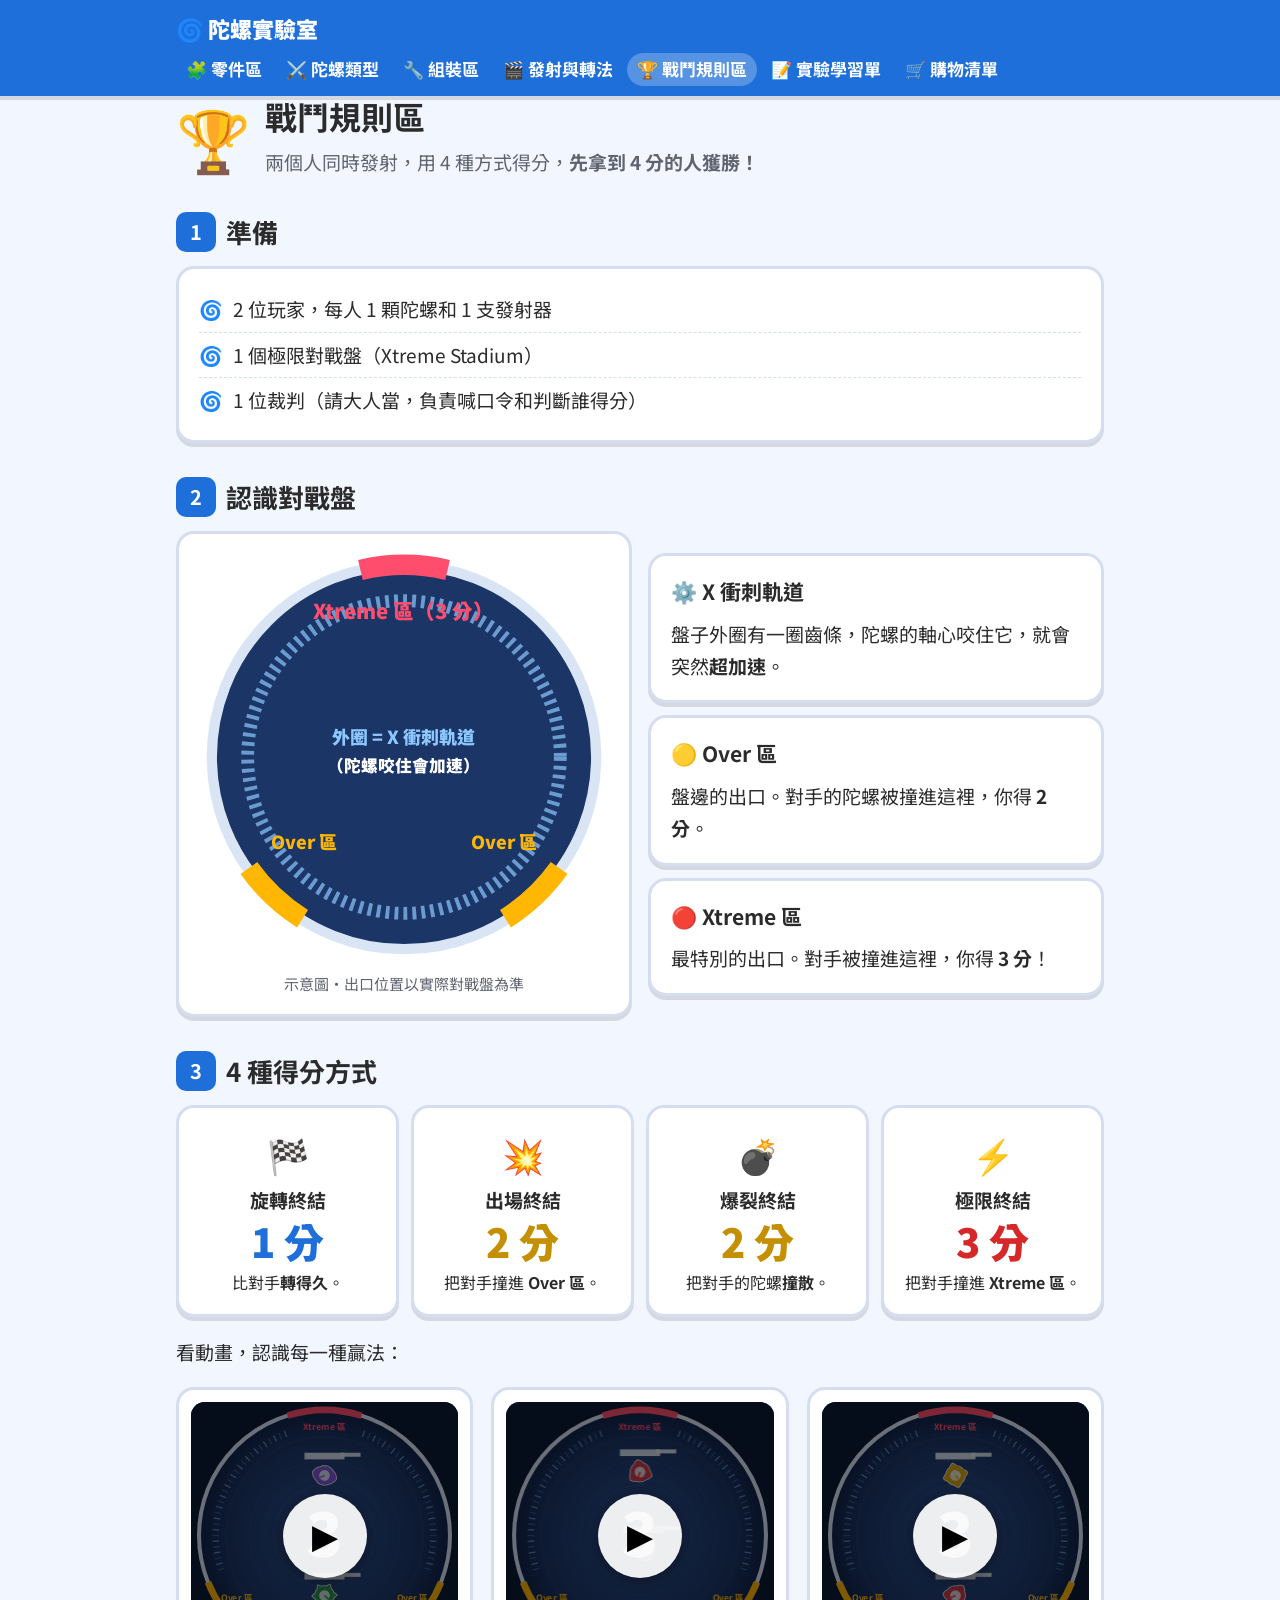
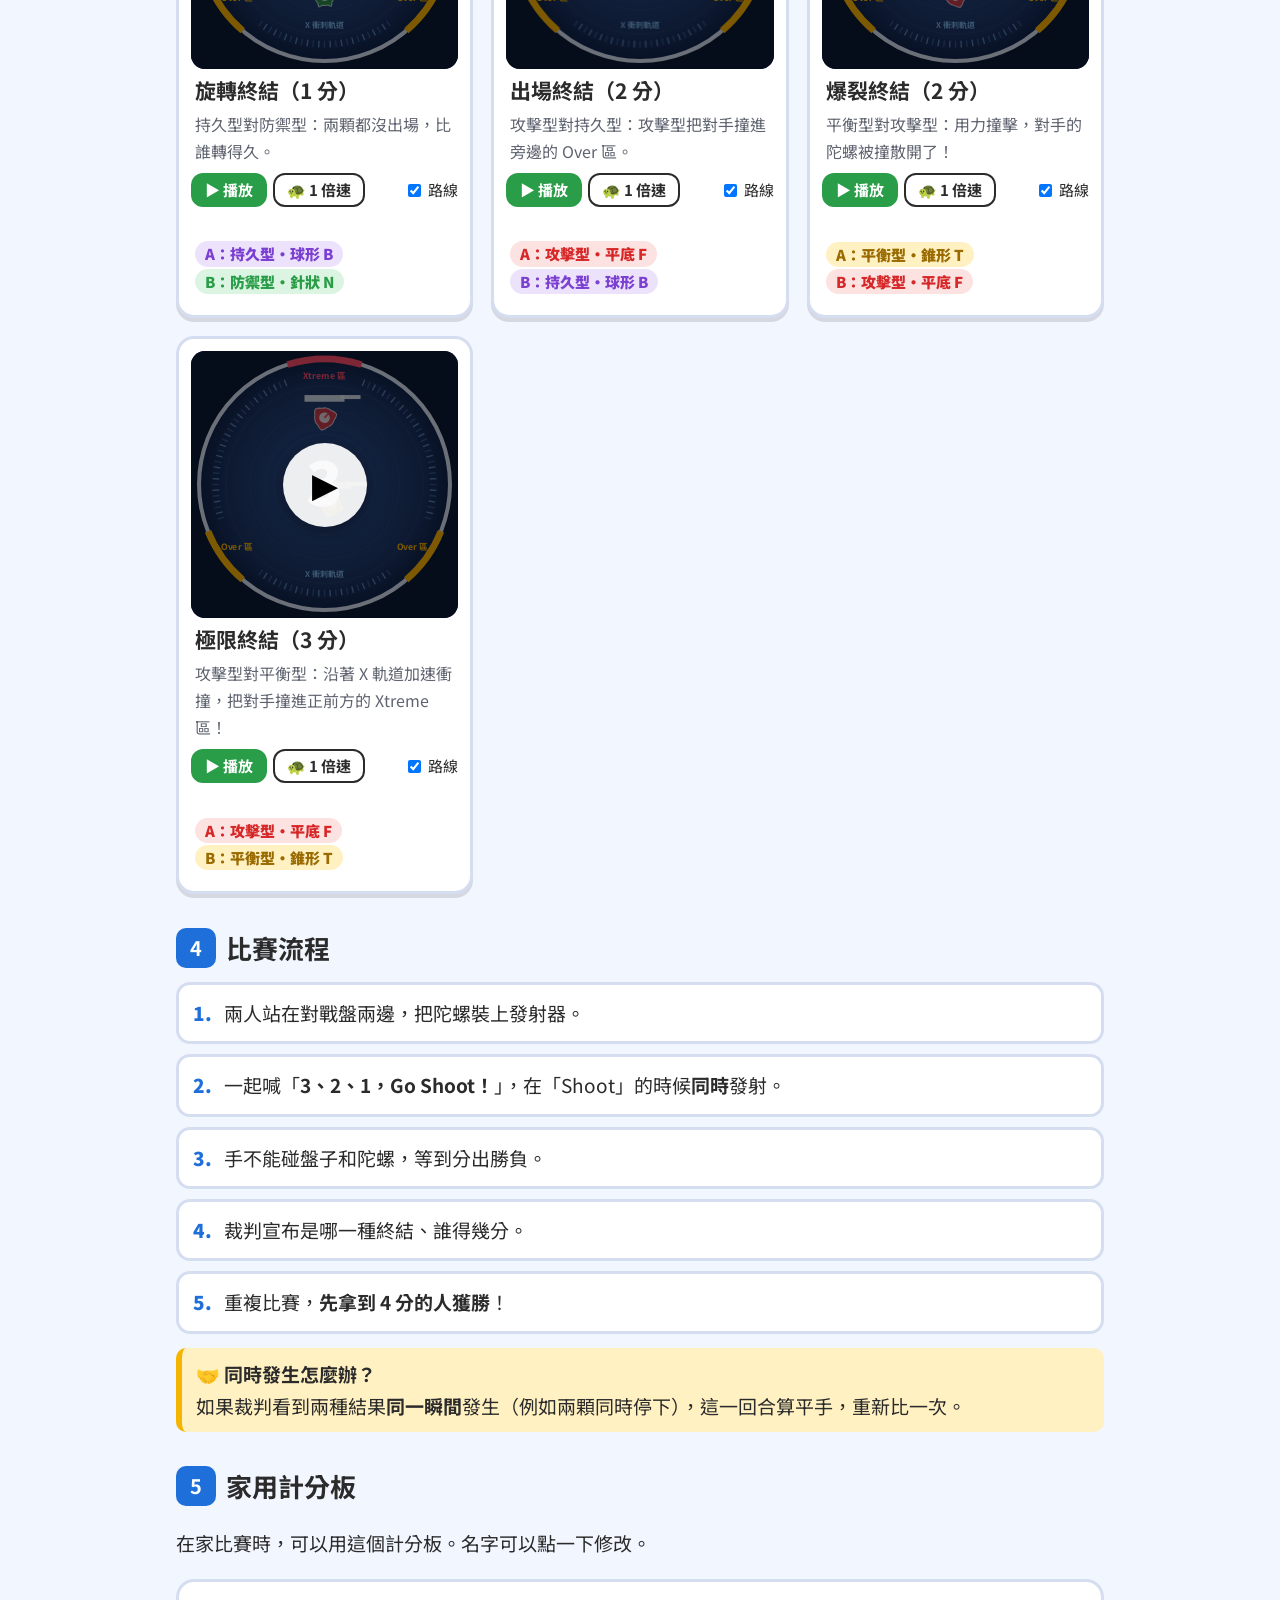
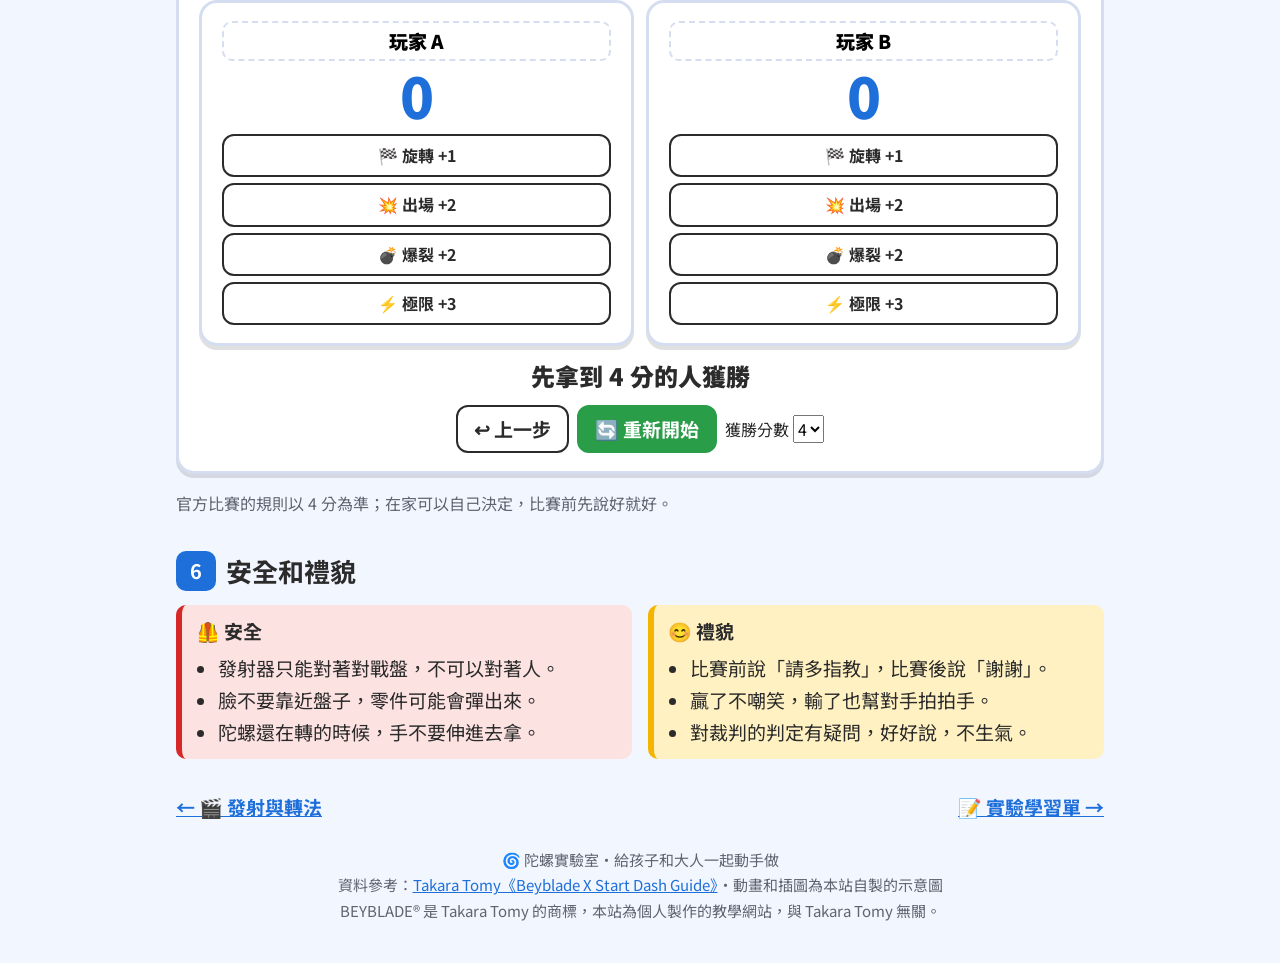
==== battle.html @ 34fe2859 "改版成有目錄的陀螺入門網站：零件、類型、組裝、轉法動畫、戰鬥規則、購物清單 - 首頁目錄和共用導覽（site.js、style.css） - demo.js：俯視對戰盤的動畫，示範四種軸心、發射方式、" ====
<!doctype html>
<html lang="zh-Hant-TW">
<head>
  <meta charset="utf-8">
  <meta name="viewport" content="width=device-width, initial-scale=1">
  <title>戰鬥規則區｜陀螺實驗室</title>
  <meta name="description" content="Beyblade X 的比賽規則：4 種終結方式和得分、先拿 4 分獲勝，還有動畫示範和家用計分板">
  <link rel="icon" href="data:image/svg+xml,<svg xmlns='http://www.w3.org/2000/svg' viewBox='0 0 100 100'><text y='.9em' font-size='90'>🌀</text></svg>">
  <link rel="preconnect" href="https://fonts.googleapis.com">
  <link rel="stylesheet" href="https://fonts.googleapis.com/css2?family=Noto+Sans+TC:wght@400;700;900&display=swap">
  <link rel="stylesheet" href="style.css">
  <style>
    .finish-grid { display: grid; gap: 12px; grid-template-columns: repeat(auto-fit, minmax(200px, 1fr)); }
    .finish { text-align: center; }
    .finish .pt { font-size: 40px; font-weight: 900; line-height: 1.2; }
    .finish .emoji { font-size: 34px; display: block; }
    .finish p { margin: 4px 0 0; font-size: 16px; }
  </style>
</head>
<body data-page="battle">
  <header class="top" id="top"></header>
  <main class="wrap">
    <div class="lesson-top">
      <span class="emoji">🏆</span>
      <div>
        <h1>戰鬥規則區</h1>
        <p class="lead" style="margin:0">兩個人同時發射，用 4 種方式得分，<b>先拿到 4 分的人獲勝！</b></p>
      </div>
    </div>

    <div class="section">
      <h2><span class="n">1</span>準備</h2>
      <div class="card">
        <ul class="materials">
          <li>2 位玩家，每人 1 顆陀螺和 1 支發射器</li>
          <li>1 個極限對戰盤（Xtreme Stadium）</li>
          <li>1 位裁判（請大人當，負責喊口令和判斷誰得分）</li>
        </ul>
      </div>
    </div>

    <div class="section">
      <h2><span class="n">2</span>認識對戰盤</h2>
      <div class="grid two" style="align-items:center">
        <div class="card" style="text-align:center">
          <svg viewBox="0 0 320 320" role="img" aria-label="對戰盤俯視示意圖：外圈是 X 衝刺軌道，上方是 Xtreme 區，左右下方是兩個 Over 區">
            <circle cx="160" cy="160" r="150" fill="#1b3566"/>
            <circle cx="160" cy="160" r="122" fill="none" stroke="#8cc8ff" stroke-width="10" stroke-dasharray="3 4" opacity=".7"/>
            <circle cx="160" cy="160" r="150" fill="none" stroke="#d9e4f5" stroke-width="8"/>
            <path d="M126 14 A150 150 0 0 1 194 14" stroke="#ff4d6d" stroke-width="16" fill="none"/>
            <path d="M28 229 A150 150 0 0 0 64 274" stroke="#ffb703" stroke-width="16" fill="none" transform="rotate(-8 160 160)"/>
            <path d="M256 274 A150 150 0 0 0 292 229" stroke="#ffb703" stroke-width="16" fill="none" transform="rotate(8 160 160)"/>
            <g font-family="Noto Sans TC, sans-serif" font-weight="900" text-anchor="middle">
              <text x="160" y="52" fill="#ff4d6d" font-size="16">Xtreme 區（3 分）</text>
              <text x="82" y="232" fill="#ffb703" font-size="14">Over 區</text>
              <text x="238" y="232" fill="#ffb703" font-size="14">Over 區</text>
              <text x="160" y="150" fill="#8cc8ff" font-size="14">外圈 = X 衝刺軌道</text>
              <text x="160" y="172" fill="#ffffff" font-size="13">（陀螺咬住會加速）</text>
            </g>
          </svg>
          <p style="margin:0;font-size:15px;color:var(--muted)">示意圖・出口位置以實際對戰盤為準</p>
        </div>
        <div>
          <div class="card" style="margin-bottom:12px"><h3>⚙️ X 衝刺軌道</h3><p style="margin:0">盤子外圈有一圈齒條，陀螺的軸心咬住它，就會突然<b>超加速</b>。</p></div>
          <div class="card" style="margin-bottom:12px"><h3>🟡 Over 區</h3><p style="margin:0">盤邊的出口。對手的陀螺被撞進這裡，你得 <b>2 分</b>。</p></div>
          <div class="card"><h3>🔴 Xtreme 區</h3><p style="margin:0">最特別的出口。對手被撞進這裡，你得 <b>3 分</b>！</p></div>
        </div>
      </div>
    </div>

    <div class="section">
      <h2><span class="n">3</span>4 種得分方式</h2>
      <div class="finish-grid">
        <div class="card finish"><span class="emoji">🏁</span><b>旋轉終結</b><div class="pt" style="color:var(--blue)">1 分</div><p>比對手<b>轉得久</b>。</p></div>
        <div class="card finish"><span class="emoji">💥</span><b>出場終結</b><div class="pt" style="color:#c48f00">2 分</div><p>把對手撞進 <b>Over 區</b>。</p></div>
        <div class="card finish"><span class="emoji">💣</span><b>爆裂終結</b><div class="pt" style="color:#c48f00">2 分</div><p>把對手的陀螺<b>撞散</b>。</p></div>
        <div class="card finish"><span class="emoji">⚡</span><b>極限終結</b><div class="pt" style="color:var(--red)">3 分</div><p>把對手撞進 <b>Xtreme 區</b>。</p></div>
      </div>
      <p>看動畫，認識每一種贏法：</p>
      <div class="videos">
        <div class="card video" data-demo="spinFinish"></div>
        <div class="card video" data-demo="overFinish"></div>
        <div class="card video" data-demo="burstFinish"></div>
        <div class="card video" data-demo="xtremeFinish"></div>
      </div>
    </div>

    <div class="section">
      <h2><span class="n">4</span>比賽流程</h2>
      <ol class="steps">
        <li><div class="step"><span class="num">1.</span><span>兩人站在對戰盤兩邊，把陀螺裝上發射器。</span></div></li>
        <li><div class="step"><span class="num">2.</span><span>一起喊「<b>3、2、1，Go Shoot！</b>」，在「Shoot」的時候<b>同時</b>發射。</span></div></li>
        <li><div class="step"><span class="num">3.</span><span>手不能碰盤子和陀螺，等到分出勝負。</span></div></li>
        <li><div class="step"><span class="num">4.</span><span>裁判宣布是哪一種終結、誰得幾分。</span></div></li>
        <li><div class="step"><span class="num">5.</span><span>重複比賽，<b>先拿到 4 分的人獲勝</b>！</span></div></li>
      </ol>
      <div class="note">
        <b>🤝 同時發生怎麼辦？</b><br>
        如果裁判看到兩種結果<b>同一瞬間</b>發生（例如兩顆同時停下），這一回合算平手，重新比一次。
      </div>
    </div>

    <div class="section">
      <h2><span class="n">5</span>家用計分板</h2>
      <p>在家比賽時，可以用這個計分板。名字可以點一下修改。</p>
      <div class="card">
        <div class="score">
          <div class="card player" id="p0">
            <input value="玩家 A" aria-label="玩家 A 名字">
            <div class="pts">0</div>
            <button class="btn" data-add="1" type="button">🏁 旋轉 +1</button>
            <button class="btn" data-add="2" type="button">💥 出場 +2</button>
            <button class="btn" data-add="2" type="button">💣 爆裂 +2</button>
            <button class="btn" data-add="3" type="button">⚡ 極限 +3</button>
          </div>
          <div class="card player" id="p1">
            <input value="玩家 B" aria-label="玩家 B 名字">
            <div class="pts">0</div>
            <button class="btn" data-add="1" type="button">🏁 旋轉 +1</button>
            <button class="btn" data-add="2" type="button">💥 出場 +2</button>
            <button class="btn" data-add="2" type="button">💣 爆裂 +2</button>
            <button class="btn" data-add="3" type="button">⚡ 極限 +3</button>
          </div>
        </div>
        <p class="winner" id="winner"></p>
        <div class="btn-row" style="justify-content:center;margin-top:8px">
          <button class="btn" id="undo" type="button">↩ 上一步</button>
          <button class="btn primary" id="reset" type="button">🔄 重新開始</button>
          <label style="font-size:16px">獲勝分數
            <select id="target" style="font:inherit;font-size:16px">
              <option>3</option><option selected>4</option><option>5</option><option>7</option>
            </select>
          </label>
        </div>
      </div>
      <p style="font-size:16px;color:var(--muted)">官方比賽的規則以 4 分為準；在家可以自己決定，比賽前先說好就好。</p>
    </div>

    <div class="section">
      <h2><span class="n">6</span>安全和禮貌</h2>
      <div class="grid">
        <div class="note red" style="margin:0">
          <b>🦺 安全</b>
          <ul>
            <li>發射器只能對著對戰盤，不可以對著人。</li>
            <li>臉不要靠近盤子，零件可能會彈出來。</li>
            <li>陀螺還在轉的時候，手不要伸進去拿。</li>
          </ul>
        </div>
        <div class="note" style="margin:0">
          <b>😊 禮貌</b>
          <ul>
            <li>比賽前說「請多指教」，比賽後說「謝謝」。</li>
            <li>贏了不嘲笑，輸了也幫對手拍拍手。</li>
            <li>對裁判的判定有疑問，好好說，不生氣。</li>
          </ul>
        </div>
      </div>
    </div>

    <nav class="pager" id="pager"></nav>
  </main>
  <footer></footer>
  <script src="site.js"></script>
  <script src="demo.js"></script>
  <script>
    (function () {
      const pts = [0, 0];
      const history = [];
      const target = document.getElementById("target");
      const players = [document.getElementById("p0"), document.getElementById("p1")];

      function render() {
        const goal = Number(target.value);
        const won = pts.findIndex((p) => p >= goal);
        players.forEach((el, i) => {
          el.querySelector(".pts").textContent = pts[i];
          el.classList.toggle("win", won === i);
          el.querySelectorAll("[data-add]").forEach((b) => (b.disabled = won >= 0));
        });
        document.getElementById("winner").textContent =
          won >= 0 ? `🎉 ${players[won].querySelector("input").value} 獲勝！` : `先拿到 ${goal} 分的人獲勝`;
      }

      players.forEach((el, i) => {
        el.querySelectorAll("[data-add]").forEach((b) => {
          b.onclick = () => {
            const n = Number(b.dataset.add);
            pts[i] += n;
            history.push([i, n]);
            render();
          };
        });
        el.querySelector("input").oninput = render;
      });
      document.getElementById("undo").onclick = () => {
        const h = history.pop();
        if (h) pts[h[0]] -= h[1];
        render();
      };
      document.getElementById("reset").onclick = () => {
        pts[0] = pts[1] = 0;
        history.length = 0;
        render();
      };
      target.onchange = render;
      render();
    })();
  </script>
</body>
</html>
---- style.css ----
:root {
  --bg: #f2f6ff;
  --card: #ffffff;
  --ink: #2b2b2b;
  --muted: #5f6470;
  --line: #d5def0;
  --red: #d62828;
  --red-soft: #fde2e2;
  --yellow: #f4b400;
  --yellow-soft: #fff1c2;
  --blue: #1e6fd9;
  --blue-soft: #dbe9fd;
  --green: #2a9d48;
  --green-soft: #dcf5e3;
  --purple: #7b3fd1;
  --purple-soft: #ece2fb;
  --navy: #142850;
  --shadow: 0 4px 0 rgba(0, 0, 0, 0.12);
}

* { box-sizing: border-box; }
[hidden] { display: none !important; }

body {
  margin: 0;
  background: var(--bg);
  color: var(--ink);
  font-family: "Noto Sans TC", "Microsoft JhengHei", "PingFang TC", sans-serif;
  font-size: 19px;
  line-height: 1.7;
}

a { color: var(--blue); }
img, svg, canvas { max-width: 100%; }

.wrap { max-width: 960px; margin: 0 auto; padding: 0 16px; }
main { padding: 24px 0 48px; }

h1 { font-size: 32px; line-height: 1.3; margin: 0 0 8px; }
h2 { font-size: 26px; margin: 32px 0 12px; }
h3 { font-size: 21px; margin: 0 0 8px; }
.lead { color: var(--muted); margin: 0 0 20px; }

/* 頂部導覽 */
.top { background: var(--blue); color: #fff; box-shadow: var(--shadow); position: sticky; top: 0; z-index: 10; }
.top .wrap { display: flex; flex-wrap: wrap; align-items: center; gap: 6px 16px; padding-top: 10px; padding-bottom: 10px; }
.logo { color: #fff; text-decoration: none; font-weight: 900; font-size: 22px; margin-right: auto; }
.nav { display: flex; flex-wrap: wrap; gap: 4px; }
.nav a { color: #fff; text-decoration: none; padding: 2px 10px; border-radius: 999px; font-weight: 700; font-size: 17px; white-space: nowrap; }
.nav a.on, .nav a:hover { background: rgba(255, 255, 255, 0.25); }

.card {
  background: var(--card);
  border: 3px solid var(--line);
  border-radius: 18px;
  padding: 18px 20px;
  box-shadow: var(--shadow);
}
.grid { display: grid; gap: 16px; grid-template-columns: repeat(auto-fit, minmax(240px, 1fr)); }
.grid.two { grid-template-columns: repeat(auto-fit, minmax(300px, 1fr)); }

/* 頁首大標 */
.lesson-top { display: flex; gap: 14px; align-items: center; flex-wrap: wrap; }
.lesson-top .emoji { font-size: 60px; line-height: 1; }
.question {
  font-size: 22px;
  font-weight: 900;
  background: var(--blue-soft);
  padding: 12px 18px;
  border-radius: 14px;
  margin: 16px 0;
}

/* 首頁目錄 */
.hero { text-align: center; padding: 8px 0 4px; }
.hero .big { font-size: 72px; line-height: 1.1; display: inline-block; animation: spin 2.4s linear infinite; }
@keyframes spin { to { transform: rotate(360deg); } }
.toc-card { display: block; text-decoration: none; color: var(--ink); transition: transform 0.15s; }
.toc-card:hover { transform: translateY(-3px); }
.toc-card .emoji { font-size: 44px; display: block; line-height: 1.3; }
.toc-card b { font-size: 22px; display: block; }
.toc-card small { display: block; color: var(--muted); font-size: 16px; }
.toc-card .num { float: right; background: var(--blue-soft); color: var(--blue); font-weight: 900; border-radius: 999px; padding: 0 10px; font-size: 15px; }

/* 段落編號 */
.section h2 { display: flex; align-items: center; gap: 10px; }
.section h2 .n {
  background: var(--blue);
  color: #fff;
  width: 40px;
  height: 40px;
  border-radius: 10px;
  display: inline-flex;
  align-items: center;
  justify-content: center;
  font-size: 20px;
  flex: none;
}

.materials { margin: 0; padding-left: 0; list-style: none; }
.materials li { padding: 6px 0 6px 34px; position: relative; border-bottom: 1px dashed var(--line); }
.materials li:last-child { border-bottom: 0; }
.materials li::before { content: "🌀"; position: absolute; left: 0; }

.steps { list-style: none; padding: 0; margin: 0; }
.steps li { margin-bottom: 10px; }
.steps label, .steps .step {
  display: flex;
  gap: 12px;
  align-items: flex-start;
  padding: 12px 14px;
  border: 3px solid var(--line);
  border-radius: 14px;
  background: var(--card);
}
.steps .num { font-weight: 900; color: var(--blue); flex: none; }

.note { background: var(--yellow-soft); border-left: 6px solid var(--yellow); padding: 10px 14px; border-radius: 10px; margin: 14px 0; }
.note.blue { background: var(--blue-soft); border-color: var(--blue); }
.note.red { background: var(--red-soft); border-color: var(--red); }
.note ul { margin: 4px 0 0; padding-left: 22px; }
.discovery { background: var(--yellow-soft); border-color: var(--yellow); }

.tag { display: inline-block; font-weight: 900; font-size: 15px; padding: 0 10px; border-radius: 999px; background: var(--blue-soft); color: var(--blue); }
.t-attack { background: var(--red-soft); color: var(--red); border-color: var(--red); }
.t-defense { background: var(--green-soft); color: var(--green); border-color: var(--green); }
.t-stamina { background: var(--purple-soft); color: var(--purple); border-color: var(--purple); }
.t-balance { background: var(--yellow-soft); color: #9a6b00; border-color: var(--yellow); }

/* 表格 */
.scroll { overflow-x: auto; }
.table { width: 100%; border-collapse: collapse; font-size: 17px; background: #fff; }
.table th, .table td { border: 2px solid var(--line); padding: 8px 10px; text-align: left; vertical-align: top; }
.table th { background: var(--blue-soft); white-space: nowrap; }
.table td.c, .table th.c { text-align: center; }
.big-letter { font-size: 28px; font-weight: 900; text-align: center; color: var(--blue); }

/* 按鈕 */
.btn {
  font: inherit;
  font-weight: 700;
  padding: 6px 16px;
  border-radius: 12px;
  border: 2px solid var(--ink);
  background: #fff;
  color: var(--ink);
  cursor: pointer;
}
.btn.primary { background: var(--green); border-color: var(--green); color: #fff; }
.btn.blue { background: var(--blue); border-color: var(--blue); color: #fff; }
.btn:disabled { opacity: 0.5; cursor: not-allowed; }
.btn-row { display: flex; flex-wrap: wrap; gap: 8px; align-items: center; }

.fold summary { font-weight: 900; cursor: pointer; font-size: 20px; }
.fold[open] summary { margin-bottom: 12px; }

/* 動畫影片 */
.videos { display: grid; gap: 18px; grid-template-columns: repeat(auto-fit, minmax(280px, 1fr)); }
.video { padding: 12px; }
.video h3 { margin: 4px 4px 2px; }
.video .desc { margin: 0 4px 8px; font-size: 16px; color: var(--muted); }
.screen { position: relative; background: var(--navy); border-radius: 14px; overflow: hidden; aspect-ratio: 1 / 1; }
.screen canvas { display: block; width: 100%; height: 100%; }
.screen .play-big {
  position: absolute;
  inset: 0;
  margin: auto;
  width: 84px;
  height: 84px;
  border-radius: 50%;
  border: 0;
  background: rgba(255, 255, 255, 0.92);
  font-size: 34px;
  cursor: pointer;
  box-shadow: 0 4px 16px rgba(0, 0, 0, 0.35);
}
.screen .caption {
  position: absolute;
  left: 8px;
  right: 8px;
  bottom: 8px;
  background: rgba(0, 0, 0, 0.6);
  color: #fff;
  font-size: 15px;
  font-weight: 700;
  padding: 4px 10px;
  border-radius: 10px;
  text-align: center;
  min-height: 1.7em;
}
.screen .caption:empty { display: none; }
.video .controls { display: flex; flex-wrap: wrap; gap: 6px; align-items: center; margin-top: 8px; font-size: 15px; }
.video .controls .btn { font-size: 15px; padding: 2px 12px; }
.video .controls label { display: inline-flex; gap: 4px; align-items: center; margin-left: auto; cursor: pointer; }
.video .result { margin: 8px 4px 0; font-size: 16px; font-weight: 700; min-height: 1.6em; }

/* 計分板 */
.score { display: grid; gap: 12px; grid-template-columns: 1fr 1fr; }
.player { text-align: center; }
.player input { font: inherit; font-weight: 900; text-align: center; width: 100%; border: 2px dashed var(--line); border-radius: 10px; padding: 2px 6px; }
.player .pts { font-size: 56px; font-weight: 900; line-height: 1.2; color: var(--blue); }
.player .btn { width: 100%; margin-top: 6px; font-size: 16px; }
.player.win { border-color: var(--yellow); background: var(--yellow-soft); }
.winner { text-align: center; font-size: 24px; font-weight: 900; min-height: 1.5em; margin: 10px 0 0; }

/* 組合器 */
.builder { display: grid; gap: 16px; grid-template-columns: repeat(auto-fit, minmax(260px, 1fr)); align-items: center; }
.builder label { display: block; font-weight: 700; margin-bottom: 8px; }
.builder select { font: inherit; width: 100%; padding: 6px 10px; border: 3px solid var(--line); border-radius: 12px; background: #fff; }
.build-name { font-size: 26px; font-weight: 900; text-align: center; }

.pager { display: flex; justify-content: space-between; gap: 12px; margin-top: 32px; flex-wrap: wrap; font-weight: 700; }

footer { text-align: center; color: var(--muted); font-size: 15px; padding: 24px 16px 40px; }

@media (max-width: 600px) {
  body { font-size: 18px; }
  h1 { font-size: 27px; }
  h2 { font-size: 23px; }
  .top { position: static; }
  .logo { font-size: 20px; }
  .nav a { font-size: 15px; padding: 2px 8px; }
  .lesson-top .emoji { font-size: 48px; }
  .player .pts { font-size: 44px; }
}

@media (prefers-reduced-motion: reduce) {
  .hero .big { animation: none; }
}
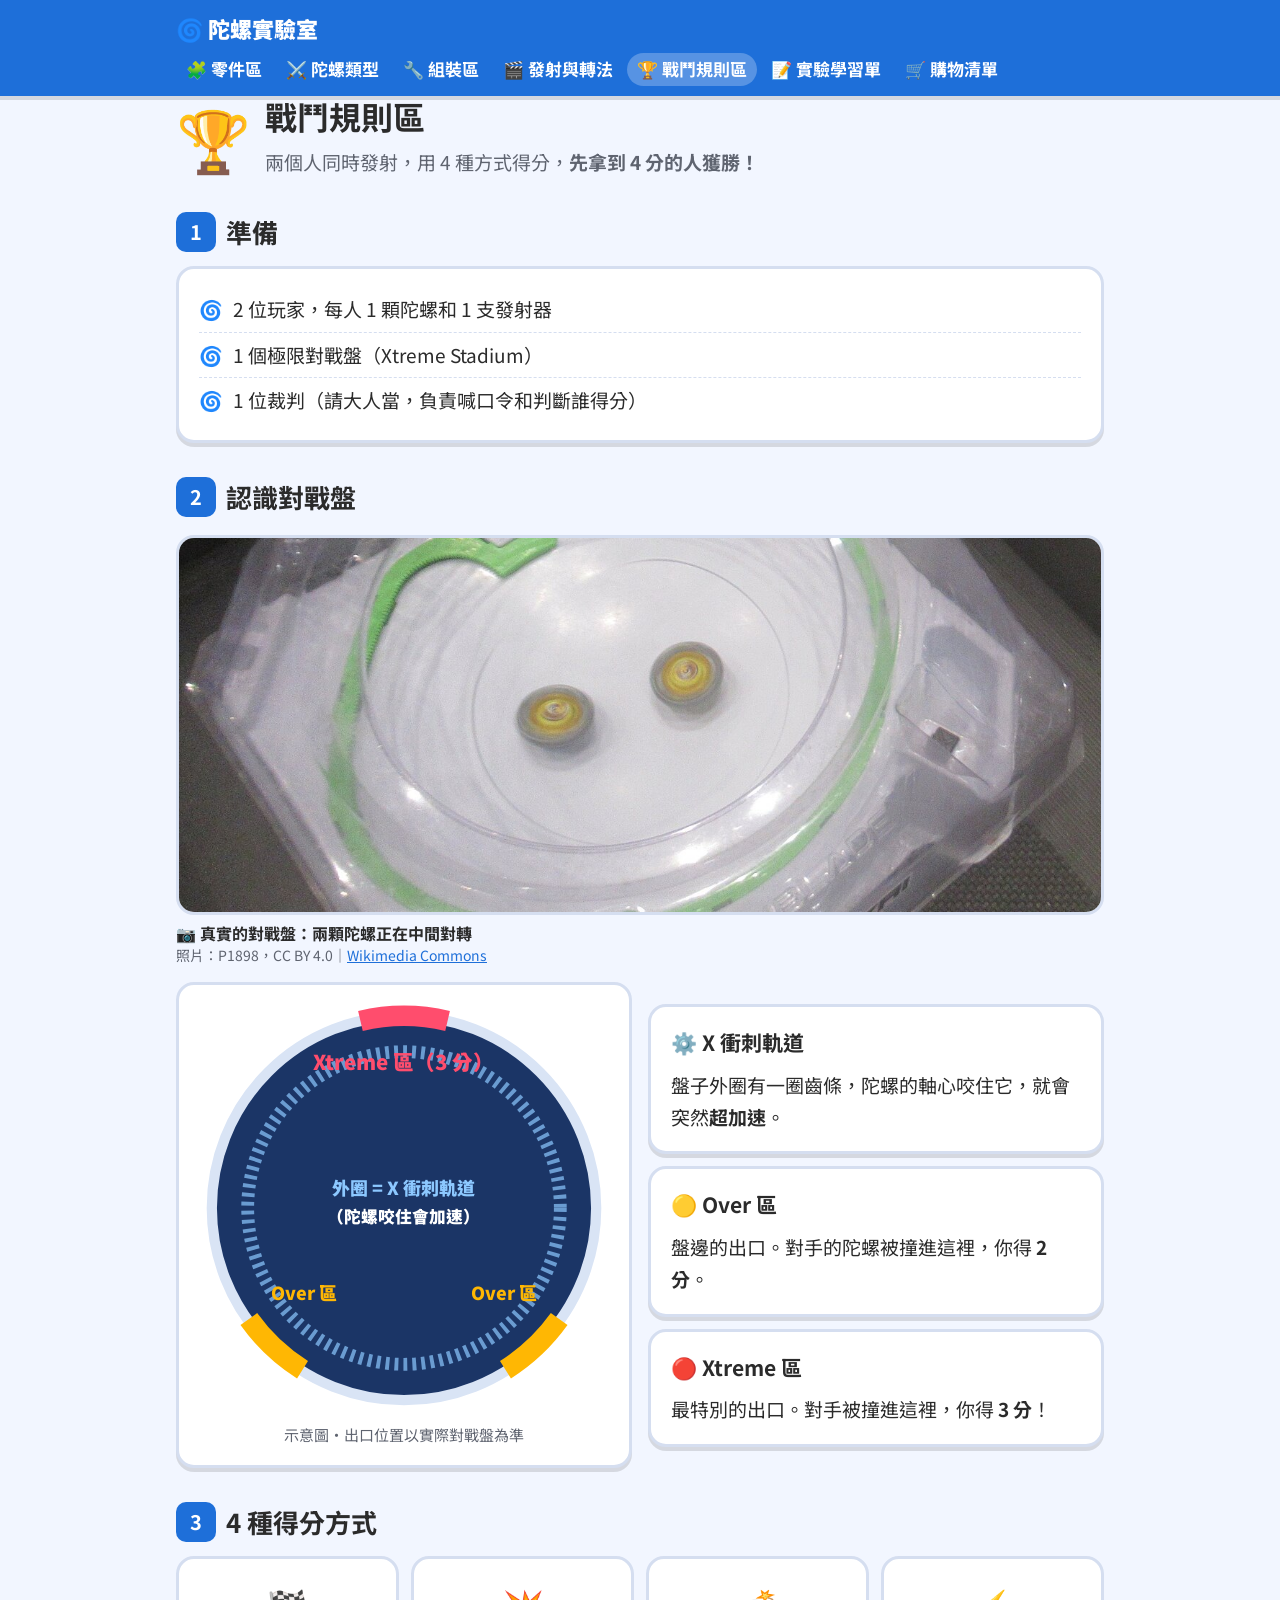
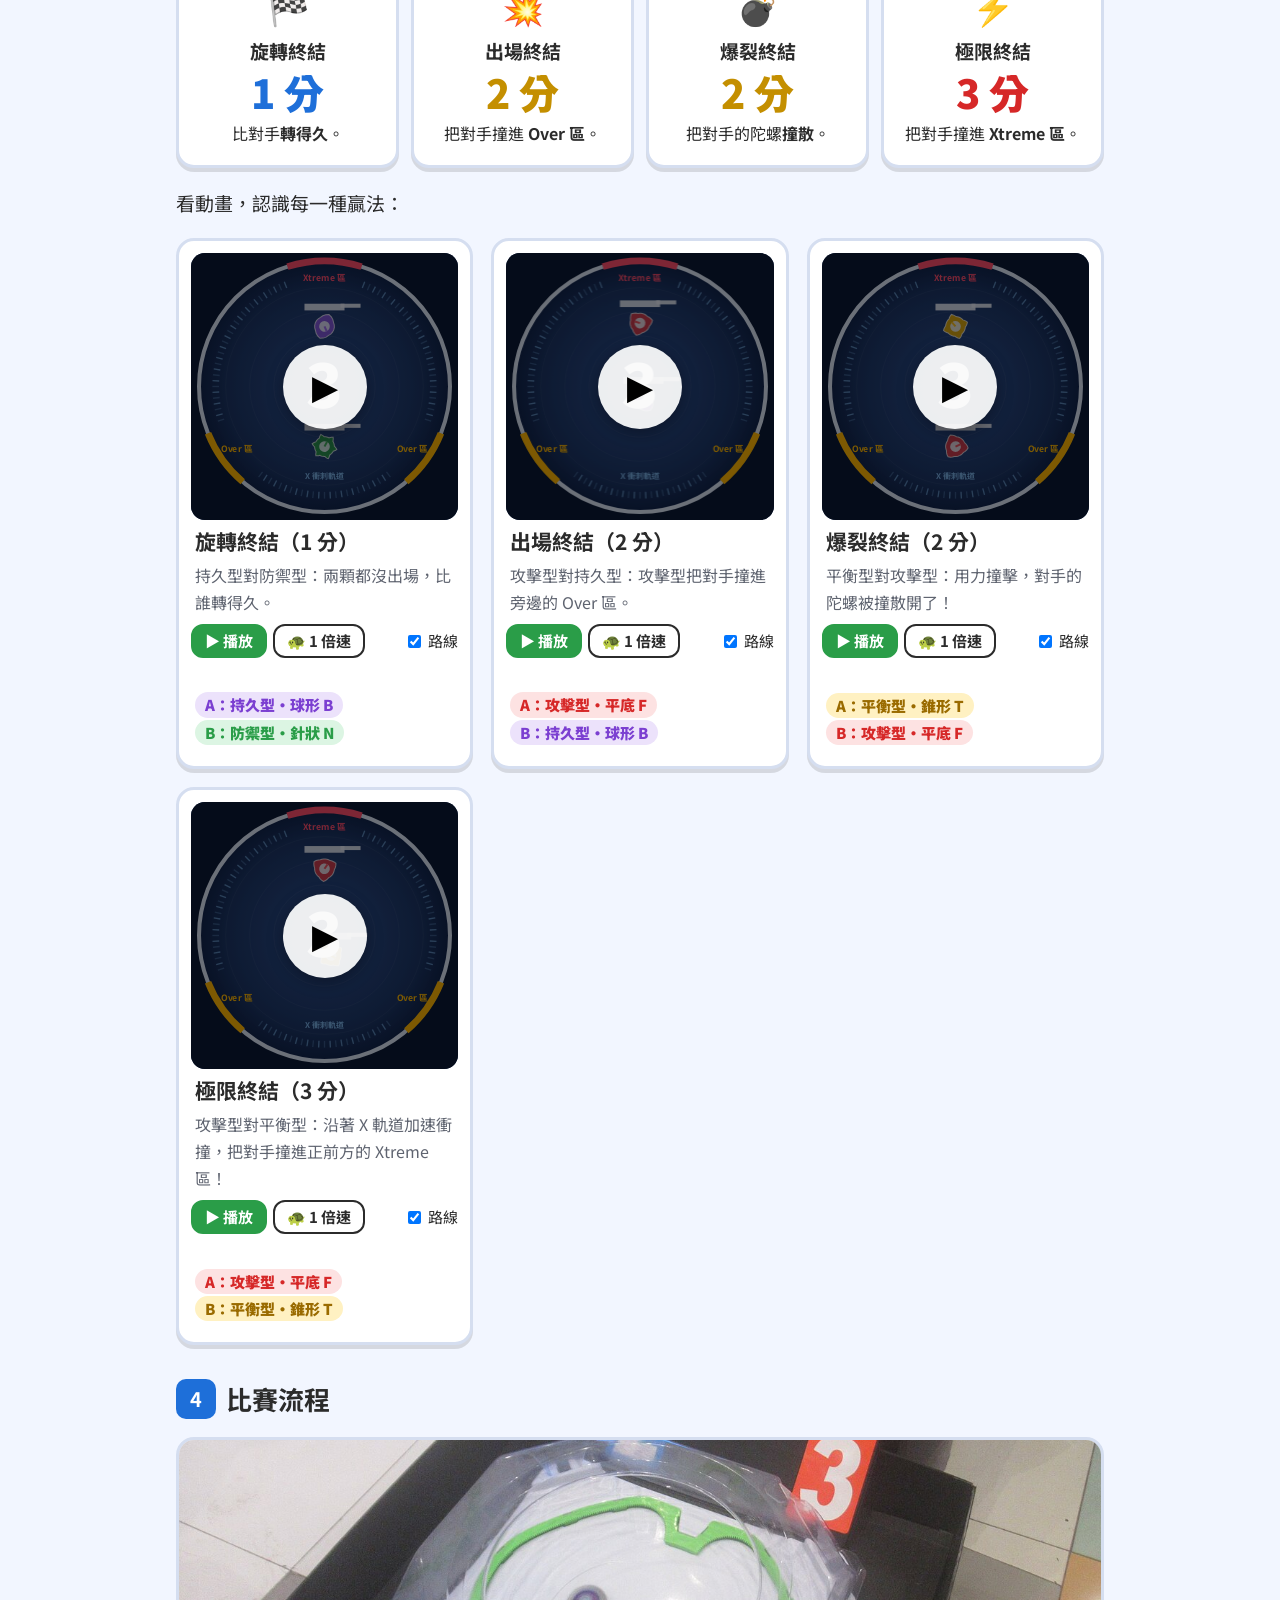
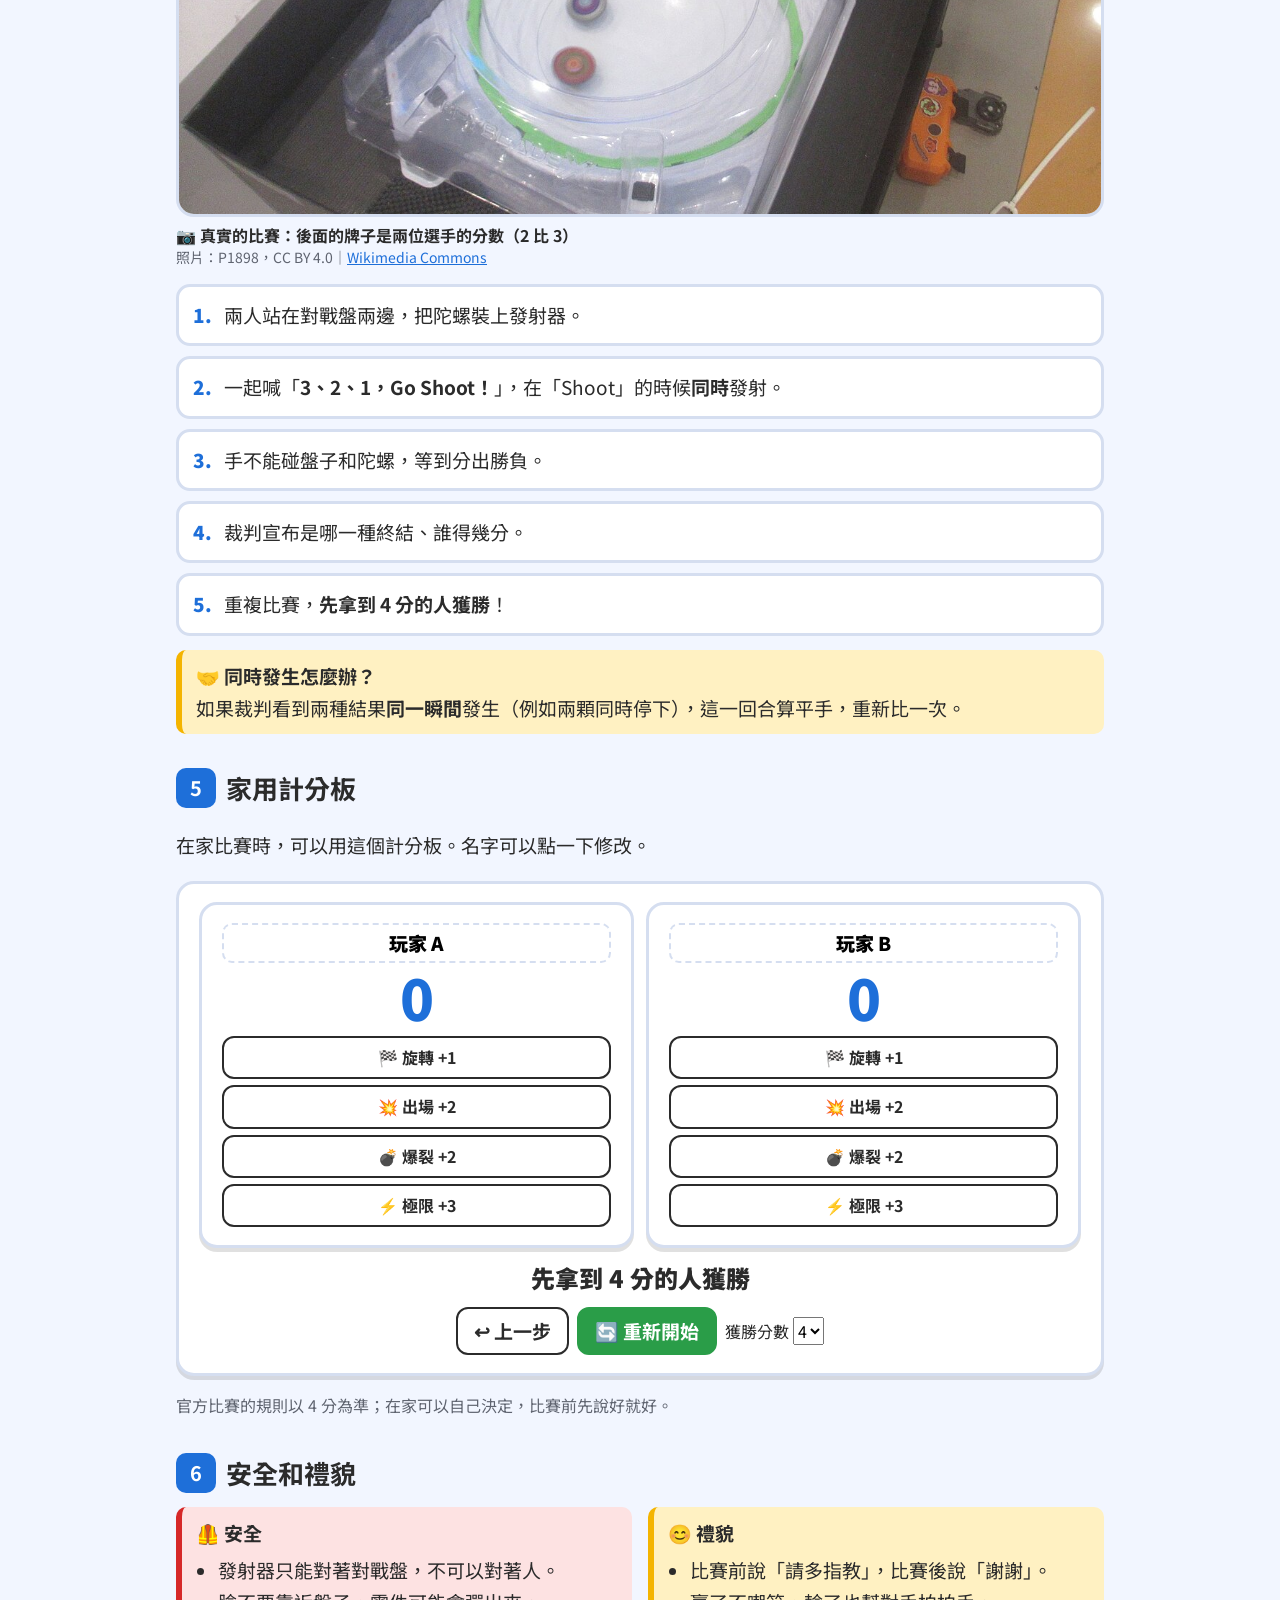
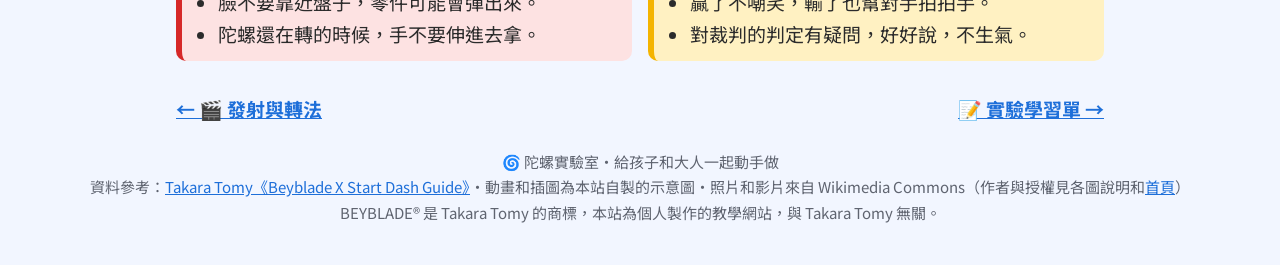
==== commit cf731b04: "加入 Wikimedia Commons 自由授權的照片和慢動作影片 - 首頁：陀螺碰撞照片（公有領域），並列出所有照片和影片的作者與授權 - 戰鬥規則區：真實對戰盤、比賽計分牌照片（CC BY 4." ====
--- a/battle.html
+++ b/battle.html
@@ -41,6 +41,10 @@
 
     <div class="section">
       <h2><span class="n">2</span>認識對戰盤</h2>
+      <figure class="photo">
+        <img src="images/stadium-two.jpg" alt="透明的對戰盤裡有兩顆陀螺在轉，外圈有一圈綠色的軌道" loading="lazy">
+        <figcaption><b>📷 真實的對戰盤：兩顆陀螺正在中間對轉</b>照片：P1898，CC BY 4.0｜<a href="https://commons.wikimedia.org/wiki/File:Beyblade_tournament_August_1_2026_sports_events_04.jpg" target="_blank" rel="noopener">Wikimedia Commons</a></figcaption>
+      </figure>
       <div class="grid two" style="align-items:center">
         <div class="card" style="text-align:center">
           <svg viewBox="0 0 320 320" role="img" aria-label="對戰盤俯視示意圖：外圈是 X 衝刺軌道，上方是 Xtreme 區，左右下方是兩個 Over 區">
@@ -87,6 +91,10 @@
 
     <div class="section">
       <h2><span class="n">4</span>比賽流程</h2>
+      <figure class="photo">
+        <img src="images/stadium-score.jpg" alt="比賽中的對戰盤，後面放著寫著 2 和 3 的計分牌" loading="lazy">
+        <figcaption><b>📷 真實的比賽：後面的牌子是兩位選手的分數（2 比 3）</b>照片：P1898，CC BY 4.0｜<a href="https://commons.wikimedia.org/wiki/File:Beyblade_tournament_August_1_2026_sports_events_07.jpg" target="_blank" rel="noopener">Wikimedia Commons</a></figcaption>
+      </figure>
       <ol class="steps">
         <li><div class="step"><span class="num">1.</span><span>兩人站在對戰盤兩邊，把陀螺裝上發射器。</span></div></li>
         <li><div class="step"><span class="num">2.</span><span>一起喊「<b>3、2、1，Go Shoot！</b>」，在「Shoot」的時候<b>同時</b>發射。</span></div></li>
--- a/style.css
+++ b/style.css
@@ -209,6 +209,23 @@
 .builder select { font: inherit; width: 100%; padding: 6px 10px; border: 3px solid var(--line); border-radius: 12px; background: #fff; }
 .build-name { font-size: 26px; font-weight: 900; text-align: center; }
 
+/* 照片和影片 */
+.photo { margin: 16px 0; }
+.photo img, .photo video {
+  display: block;
+  width: 100%;
+  max-height: 380px;
+  object-fit: cover;
+  border-radius: 18px;
+  border: 3px solid var(--line);
+  background: #dfe6f3;
+}
+.photo video { object-fit: contain; background: #000; max-height: none; aspect-ratio: 16 / 9; }
+.photo.hero-photo img { max-height: 300px; }
+.photo figcaption { font-size: 14px; color: var(--muted); margin-top: 6px; line-height: 1.5; }
+.photo figcaption b { color: var(--ink); font-size: 16px; display: block; }
+.credits li { font-size: 15px; margin-bottom: 4px; }
+
 .pager { display: flex; justify-content: space-between; gap: 12px; margin-top: 32px; flex-wrap: wrap; font-weight: 700; }
 
 footer { text-align: center; color: var(--muted); font-size: 15px; padding: 24px 16px 40px; }
